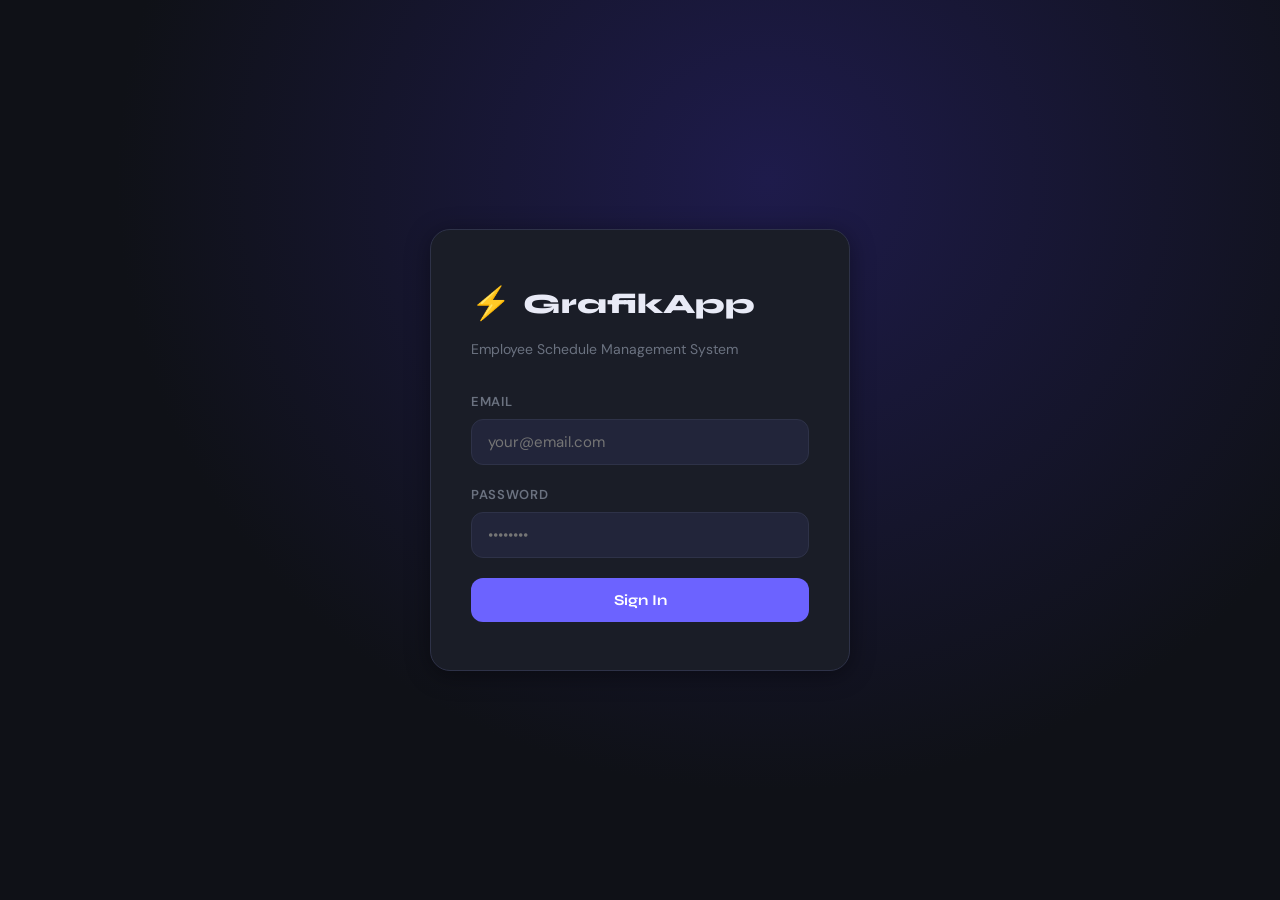
==== frontend/index.html @ b0d965fe "Initial commit" ====
<!DOCTYPE html>
<html lang="en">
<head>
    <meta charset="UTF-8">
    <meta name="viewport" content="width=device-width, initial-scale=1.0">
    <title>Login - GrafikApp</title>

    <!-- Import two fonts from Google Fonts -->
    <!-- Syne — modern, geometric font for headings -->
    <!-- DM Sans — readable font for text -->
    <link rel="preconnect" href="https://fonts.googleapis.com">
    <link href="https://fonts.googleapis.com/css2?family=DM+Sans:wght@400;500;600&family=Syne:wght@700;800&display=swap" rel="stylesheet">

    <link rel="stylesheet" href="assets/css/style.css">
</head>
<body class="login-page">

    <div class="login-container">

        <!-- Application logo -->
        <div class="login-brand">
            <span class="brand-icon">⚡</span>
            <h1>GrafikApp</h1>
        </div>
        <p class="login-subtitle">Employee Schedule Management System</p>

        <!-- Login form -->
        <!-- id="login-form" — auth.js will find this form by this ID -->
        <form id="login-form" class="login-form">

            <div class="form-group">
                <label for="email">Email</label>
                <!-- id="email" — auth.js will get the value from this field -->
                <input type="email" id="email" placeholder="your@email.com" required>
            </div>

            <div class="form-group">
                <label for="password">Password</label>
                <input type="password" id="password" placeholder="••••••••" required>
            </div>

            <!-- Error message will appear here if login fails -->
            <div id="error-msg" class="error-msg" style="display:none"></div>

            <!-- id="login-btn" — auth.js changes button text during login -->
            <button type="submit" id="login-btn" class="btn-primary">Sign In</button>

        </form>
    </div>

    <!-- Script order is important — api.js must be loaded first since auth.js uses it -->
    <script src="assets/js/api.js"></script>
    <script src="assets/js/auth.js"></script>
</body>
</html>
---- frontend/assets/css/style.css ----
/* ── GLOBAL VARIABLES ────────────────────────────────────────
   Define colors and values once here, use everywhere.
   Change color in one place = change throughout application */
:root {
    --bg: #0f1117;           /* main background — very dark blue */
    --bg-card: #1a1d27;      /* cards and panels background — slightly lighter */
    --bg-input: #22253a;     /* form fields background */
    --border: #2e3248;       /* border color */
    --accent: #6c63ff;       /* main accent color — purple */
    --accent-hover: #5a52e0; /* accent on hover */
    --success: #22c55e;      /* green — approved */
    --warning: #f59e0b;      /* yellow — pending */
    --danger: #ef4444;       /* red — rejected / delete */
    --text: #e8eaf6;         /* main text color — light */
    --text-muted: #6b7280;   /* secondary text — gray */
    --radius: 12px;          /* corner radius for elements */
    --shadow: 0 4px 24px rgba(0,0,0,0.4); /* card shadow */
}

/* ── RESET AND BASICS ─────────────────────────────────────────
   Remove default browser styles that differ between
   Chrome, Firefox and Edge */
*, *::before, *::after {
    box-sizing: border-box; /* padding doesn't expand element beyond its width */
    margin: 0;
    padding: 0;
}

body {
    font-family: 'DM Sans', sans-serif;
    background: var(--bg);
    color: var(--text);
    min-height: 100vh;
    line-height: 1.6;
}

/* Syne font only for headings */
h1, h2, h3, .brand-icon {
    font-family: 'Syne', sans-serif;
}

/* ── STRONA LOGOWANIA ───────────────────────────────────────*/

/* Flexbox centruje kartę logowania na środku ekranu */
.login-page {
    display: flex;
    align-items: center;
    justify-content: center;
    min-height: 100vh;
    /* Subtle gradient background instead of flat color */
    background: radial-gradient(ellipse at 60% 20%, #1e1b4b 0%, #0f1117 60%);
}

.login-container {
    background: var(--bg-card);
    border: 1px solid var(--border);
    border-radius: 20px;
    padding: 48px 40px;
    width: 100%;
    max-width: 420px;
    box-shadow: var(--shadow);
    /* Animacja pojawienia się karty przy załadowaniu strony */
    animation: fadeUp 0.5s ease;
}

.login-brand {
    display: flex;
    align-items: center;
    gap: 12px;
    margin-bottom: 8px;
}

.login-brand h1 {
    font-size: 28px;
    font-weight: 800;
    color: var(--text);
}

.brand-icon {
    font-size: 32px;
    color: var(--accent);
}

.login-subtitle {
    color: var(--text-muted);
    font-size: 14px;
    margin-bottom: 32px;
}

/* ── FORMULARZE ─────────────────────────────────────────────*/

.login-form {
    display: flex;
    flex-direction: column; /* elementy jeden pod drugim */
    gap: 20px;              /* odstęp między elementami */
}

.form-group {
    display: flex;
    flex-direction: column;
    gap: 6px;
}

.form-group label {
    font-size: 13px;
    font-weight: 600;
    color: var(--text-muted);
    text-transform: uppercase;
    letter-spacing: 0.05em;
}

.form-group input,
.form-group select,
.form-group textarea {
    background: var(--bg-input);
    border: 1px solid var(--border);
    border-radius: var(--radius);
    padding: 12px 16px;
    color: var(--text);
    font-family: 'DM Sans', sans-serif;
    font-size: 15px;
    transition: border-color 0.2s; /* smooth border color change */
    outline: none;
}

/* Highlight field when user is typing */
.form-group input:focus,
.form-group select:focus,
.form-group textarea:focus {
    border-color: var(--accent);
}

/* ── PRZYCISKI ──────────────────────────────────────────────*/

.btn-primary {
    background: var(--accent);
    color: white;
    border: none;
    border-radius: var(--radius);
    padding: 13px 24px;
    font-family: 'Syne', sans-serif;
    font-size: 15px;
    font-weight: 700;
    cursor: pointer;
    transition: background 0.2s, transform 0.1s;
    width: 100%;
}

.btn-primary:hover {
    background: var(--accent-hover);
    transform: translateY(-1px); /* gentle lift on hover */
}

.btn-primary:disabled {
    opacity: 0.6;
    cursor: not-allowed;
    transform: none;
}

.btn-secondary {
    background: transparent;
    color: var(--text);
    border: 1px solid var(--border);
    border-radius: var(--radius);
    padding: 10px 20px;
    font-family: 'DM Sans', sans-serif;
    font-size: 14px;
    font-weight: 500;
    cursor: pointer;
    transition: border-color 0.2s, background 0.2s;
}

.btn-secondary:hover {
    border-color: var(--accent);
    background: rgba(108, 99, 255, 0.08);
}

.btn-danger {
    background: transparent;
    color: var(--danger);
    border: 1px solid var(--danger);
    border-radius: var(--radius);
    padding: 8px 16px;
    font-size: 13px;
    cursor: pointer;
    transition: background 0.2s;
}

.btn-danger:hover {
    background: rgba(239, 68, 68, 0.1);
}

/* ── KOMUNIKAT BŁĘDU ────────────────────────────────────────*/

.error-msg {
    background: rgba(239, 68, 68, 0.1);
    border: 1px solid var(--danger);
    color: var(--danger);
    border-radius: var(--radius);
    padding: 12px 16px;
    font-size: 14px;
}

/* ── LAYOUT DASHBOARDU ──────────────────────────────────────*/

/* CSS Grid dzieli ekran na dwie kolumny: wąski sidebar i główna treść */
.app-layout {
    display: grid;
    grid-template-columns: 240px 1fr;
    min-height: 100vh;
}

/* ── SIDEBAR (left navigation panel) ────────────────────────*/

.sidebar {
    background: var(--bg-card);
    border-right: 1px solid var(--border);
    padding: 24px 16px;
    display: flex;
    flex-direction: column;
    gap: 8px;
    /* Sidebar stays in place when scrolling content */
    position: sticky;
    top: 0;
    height: 100vh;
}

.sidebar-brand {
    display: flex;
    align-items: center;
    gap: 10px;
    padding: 8px 12px;
    margin-bottom: 16px;
}

.sidebar-brand span {
    font-family: 'Syne', sans-serif;
    font-size: 20px;
    font-weight: 800;
}

/* Single link in sidebar */
.nav-item {
    display: flex;
    align-items: center;
    gap: 12px;
    padding: 11px 14px;
    border-radius: var(--radius);
    cursor: pointer;
    color: var(--text-muted);
    font-size: 14px;
    font-weight: 500;
    transition: all 0.2s;
    border: none;
    background: none;
    width: 100%;
    text-align: left;
}

.nav-item:hover {
    background: rgba(108, 99, 255, 0.08);
    color: var(--text);
}

/* Active tab — highlighted */
.nav-item.active {
    background: rgba(108, 99, 255, 0.15);
    color: var(--accent);
}

.nav-icon { font-size: 18px; }

/* Push logout button to the very bottom of sidebar */
.sidebar-spacer { flex: 1; }

/* ── GŁÓWNA TREŚĆ ───────────────────────────────────────────*/

.main-content {
    padding: 32px;
    overflow-y: auto;
}

.page-header {
    display: flex;
    align-items: center;
    justify-content: space-between;
    margin-bottom: 28px;
}

.page-title {
    font-size: 24px;
    font-weight: 800;
    font-family: 'Syne', sans-serif;
}

/* ── KARTY ──────────────────────────────────────────────────*/

.card {
    background: var(--bg-card);
    border: 1px solid var(--border);
    border-radius: 16px;
    padding: 24px;
    margin-bottom: 24px;
}

/* ── KALENDARZ ──────────────────────────────────────────────*/

.calendar-nav {
    display: flex;
    align-items: center;
    gap: 16px;
    margin-bottom: 20px;
}

.calendar-nav h2 {
    font-size: 20px;
    font-weight: 700;
    min-width: 200px;
    text-align: center;
}

/* Calendar grid — 7 columns (days of week) */
.calendar-grid {
    display: grid;
    grid-template-columns: repeat(7, 1fr);
    gap: 4px;
}

/* Week day headers (Mon, Tue, Wed...) */
.calendar-day-header {
    text-align: center;
    font-size: 12px;
    font-weight: 600;
    color: var(--text-muted);
    text-transform: uppercase;
    padding: 8px 0;
    letter-spacing: 0.05em;
}

/* Single day in calendar */
.calendar-day {
    min-height: 90px;
    background: var(--bg-input);
    border: 1px solid var(--border);
    border-radius: 8px;
    padding: 6px;
    cursor: pointer;
    transition: border-color 0.2s;
}

.calendar-day:hover {
    border-color: var(--accent);
}

/* Day from different month — dimmed */
.calendar-day.other-month {
    opacity: 0.3;
}

/* Today's day — highlighted */
.calendar-day.today {
    border-color: var(--accent);
    background: rgba(108, 99, 255, 0.08);
}

.day-number {
    font-size: 12px;
    font-weight: 600;
    color: var(--text-muted);
    margin-bottom: 4px;
}

.calendar-day.today .day-number {
    color: var(--accent);
}

/* Shift tile inside day */
.shift-chip {
    background: rgba(108, 99, 255, 0.2);
    border: 1px solid rgba(108, 99, 255, 0.4);
    border-radius: 4px;
    padding: 2px 6px;
    font-size: 11px;
    margin-bottom: 2px;
    white-space: nowrap;
    overflow: hidden;
    text-overflow: ellipsis; /* "..." when text is too long */
    color: var(--accent);
}

/* ── EMPLOYEE TABLE ───────────────────────────────*/

.table {
    width: 100%;
    border-collapse: collapse; /* remove spacing between cells */
    font-size: 14px;
}

.table th {
    text-align: left;
    padding: 12px 16px;
    color: var(--text-muted);
    font-size: 12px;
    text-transform: uppercase;
    letter-spacing: 0.05em;
    border-bottom: 1px solid var(--border);
}

.table td {
    padding: 14px 16px;
    border-bottom: 1px solid var(--border);
    vertical-align: middle;
}

.table tr:last-child td {
    border-bottom: none;
}

.table tr:hover td {
    background: rgba(255,255,255,0.02);
}

/* ── EMPLOYEE LABELS ──────────────────────────────────*/

/* Colored label e.g. "Operator" — color set dynamically by JS */
.label-badge {
    display: inline-block;
    padding: 3px 10px;
    border-radius: 20px;
    font-size: 12px;
    font-weight: 600;
    background: rgba(108, 99, 255, 0.15);
    color: var(--accent);
}

/* ── STATUS PRÓŚB ───────────────────────────────────────────*/

.status-badge {
    display: inline-block;
    padding: 4px 12px;
    border-radius: 20px;
    font-size: 12px;
    font-weight: 600;
}

.status-pending  { background: rgba(245,158,11,0.15); color: var(--warning); }
.status-approved { background: rgba(34,197,94,0.15);  color: var(--success); }
.status-rejected { background: rgba(239,68,68,0.15);  color: var(--danger);  }

/* ── MODAL (dialog box) ─────────────────────────────*/

/* Dark background behind modal */
.modal-overlay {
    display: none; /* hidden by default */
    position: fixed;
    inset: 0; /* covers entire screen */
    background: rgba(0,0,0,0.6);
    backdrop-filter: blur(4px); /* background blur */
    z-index: 100;
    align-items: center;
    justify-content: center;
}

/* When modal is active — show it as flexbox */
.modal-overlay.active {
    display: flex;
}

.modal {
    background: var(--bg-card);
    border: 1px solid var(--border);
    border-radius: 20px;
    padding: 32px;
    width: 100%;
    max-width: 480px;
    box-shadow: var(--shadow);
    animation: fadeUp 0.3s ease;
}

.modal-header {
    display: flex;
    align-items: center;
    justify-content: space-between;
    margin-bottom: 24px;
}

.modal-title {
    font-family: 'Syne', sans-serif;
    font-size: 20px;
    font-weight: 700;
}

.modal-close {
    background: none;
    border: none;
    color: var(--text-muted);
    font-size: 24px;
    cursor: pointer;
    line-height: 1;
}

.modal-close:hover { color: var(--text); }

.modal-footer {
    display: flex;
    gap: 12px;
    justify-content: flex-end;
    margin-top: 24px;
}

/* ── POWIADOMIENIA ──────────────────────────────────────────*/

.notif-badge {
    background: var(--danger);
    color: white;
    border-radius: 50%;
    width: 18px;
    height: 18px;
    font-size: 11px;
    display: inline-flex;
    align-items: center;
    justify-content: center;
    margin-left: auto;
}

.notif-item {
    padding: 14px 0;
    border-bottom: 1px solid var(--border);
    font-size: 14px;
}

.notif-item.unread {
    color: var(--text);
}

.notif-item.read {
    color: var(--text-muted);
}

.notif-time {
    font-size: 12px;
    color: var(--text-muted);
    margin-top: 4px;
}

/* ── STATYSTYKI ─────────────────────────────────────────────*/

.stats-grid {
    display: grid;
    grid-template-columns: repeat(auto-fill, minmax(200px, 1fr));
    gap: 16px;
    margin-bottom: 24px;
}

.stat-card {
    background: var(--bg-card);
    border: 1px solid var(--border);
    border-radius: 16px;
    padding: 20px 24px;
}

.stat-value {
    font-family: 'Syne', sans-serif;
    font-size: 32px;
    font-weight: 800;
    color: var(--accent);
}

.stat-label {
    font-size: 13px;
    color: var(--text-muted);
    margin-top: 4px;
}

/* ── ANIMACJE ───────────────────────────────────────────────*/

/* Element pojawia się od dołu z efektem fade — używamy na kartach i modalach */
@keyframes fadeUp {
    from {
        opacity: 0;
        transform: translateY(16px);
    }
    to {
        opacity: 1;
        transform: translateY(0);
    }
}

/* ── SCROLLBAR ──────────────────────────────────────────────*/

/* Style scrollbar to match dark theme */
::-webkit-scrollbar { width: 6px; }
::-webkit-scrollbar-track { background: var(--bg); }
::-webkit-scrollbar-thumb {
    background: var(--border);
    border-radius: 3px;
}
::-webkit-scrollbar-thumb:hover { background: var(--accent); }
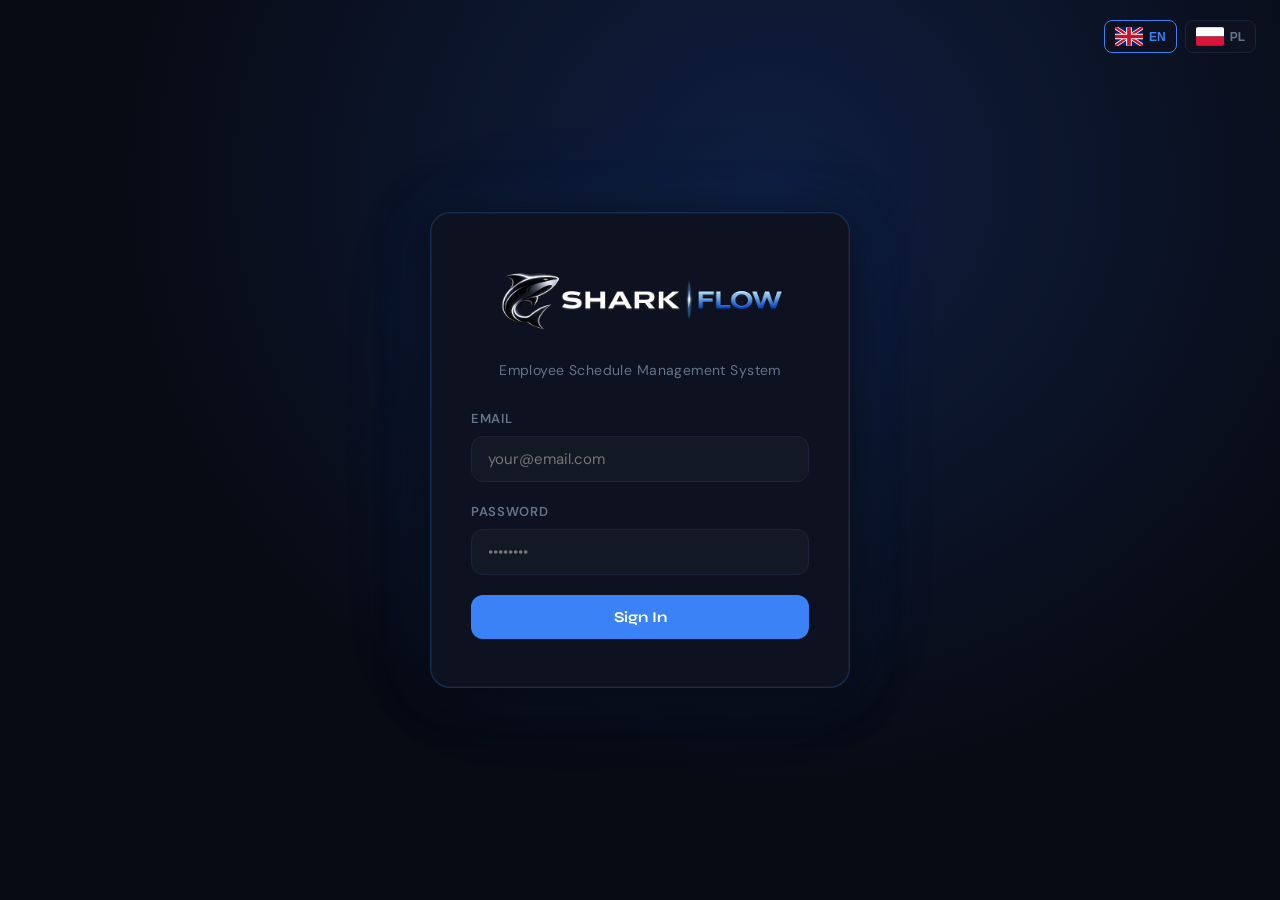
==== commit 195999cb: "Major feature update: departments, stats, requests, animations - Departments: color picker, edit/del" ====
--- a/frontend/index.html
+++ b/frontend/index.html
@@ -3,7 +3,7 @@
 <head>
     <meta charset="UTF-8">
     <meta name="viewport" content="width=device-width, initial-scale=1.0">
-    <title>Login - GrafikApp</title>
+    <title>SharkFlow</title>
 
     <!-- Import two fonts from Google Fonts -->
     <!-- Syne — modern, geometric font for headings -->
@@ -11,45 +11,69 @@
     <link rel="preconnect" href="https://fonts.googleapis.com">
     <link href="https://fonts.googleapis.com/css2?family=DM+Sans:wght@400;500;600&family=Syne:wght@700;800&display=swap" rel="stylesheet">
 
-    <link rel="stylesheet" href="assets/css/style.css">
+    <link rel="stylesheet" href="assets/css/style.css?v=2">
 </head>
 <body class="login-page">
 
+    <!-- Przełącznik języka -->
+    <div class="login-lang-picker">
+        <button type="button" class="login-flag-btn" data-lang="en" onclick="setLoginLang('en')">
+            <svg width="28" height="19" viewBox="0 0 60 40" xmlns="http://www.w3.org/2000/svg">
+                <rect width="60" height="40" fill="#012169"/>
+                <path d="M0,0 L60,40 M60,0 L0,40" stroke="#fff" stroke-width="8"/>
+                <path d="M0,0 L60,40 M60,0 L0,40" stroke="#C8102E" stroke-width="5"/>
+                <path d="M30,0 V40 M0,20 H60" stroke="#fff" stroke-width="12"/>
+                <path d="M30,0 V40 M0,20 H60" stroke="#C8102E" stroke-width="8"/>
+            </svg>
+            <span>EN</span>
+        </button>
+        <button type="button" class="login-flag-btn" data-lang="pl" onclick="setLoginLang('pl')">
+            <svg width="28" height="19" viewBox="0 0 60 40" xmlns="http://www.w3.org/2000/svg">
+                <rect width="60" height="20" fill="#fff"/>
+                <rect y="20" width="60" height="20" fill="#DC143C"/>
+            </svg>
+            <span>PL</span>
+        </button>
+    </div>
+
     <div class="login-container">
 
-        <!-- Application logo -->
+        <!-- Logo -->
         <div class="login-brand">
-            <span class="brand-icon">⚡</span>
-            <h1>GrafikApp</h1>
+            <img src="assets/images/logo.png" alt="SharkFlow" class="login-logo-img">
         </div>
-        <p class="login-subtitle">Employee Schedule Management System</p>
+        <p class="login-subtitle" data-i18n="login_subtitle"></p>
 
-        <!-- Login form -->
-        <!-- id="login-form" — auth.js will find this form by this ID -->
         <form id="login-form" class="login-form">
-
             <div class="form-group">
-                <label for="email">Email</label>
-                <!-- id="email" — auth.js will get the value from this field -->
+                <label for="email" data-i18n="label_email">Email</label>
                 <input type="email" id="email" placeholder="your@email.com" required>
             </div>
-
             <div class="form-group">
-                <label for="password">Password</label>
+                <label for="password" data-i18n="label_password">Password</label>
                 <input type="password" id="password" placeholder="••••••••" required>
             </div>
-
-            <!-- Error message will appear here if login fails -->
             <div id="error-msg" class="error-msg" style="display:none"></div>
-
-            <!-- id="login-btn" — auth.js changes button text during login -->
-            <button type="submit" id="login-btn" class="btn-primary">Sign In</button>
-
+            <button type="submit" id="login-btn" class="btn-primary" data-i18n="login_btn">Sign In</button>
         </form>
     </div>
 
     <!-- Script order is important — api.js must be loaded first since auth.js uses it -->
     <script src="assets/js/api.js"></script>
+    <script src="assets/js/translations.js"></script>
+    <script>
+        function setLoginLang(lang) {
+            localStorage.setItem("lang", lang);
+            document.querySelectorAll(".login-flag-btn").forEach(btn => {
+                btn.classList.toggle("active", btn.dataset.lang === lang);
+            });
+            applyLanguage();
+        }
+        document.addEventListener("DOMContentLoaded", () => {
+            const lang = localStorage.getItem("lang") || "en";
+            setLoginLang(lang);
+        });
+    </script>
     <script src="assets/js/auth.js"></script>
 </body>
 </html>
--- a/frontend/assets/css/style.css
+++ b/frontend/assets/css/style.css
@@ -2,19 +2,20 @@
    Define colors and values once here, use everywhere.
    Change color in one place = change throughout application */
 :root {
-    --bg: #0f1117;           /* main background — very dark blue */
-    --bg-card: #1a1d27;      /* cards and panels background — slightly lighter */
-    --bg-input: #22253a;     /* form fields background */
-    --border: #2e3248;       /* border color */
-    --accent: #6c63ff;       /* main accent color — purple */
-    --accent-hover: #5a52e0; /* accent on hover */
-    --success: #22c55e;      /* green — approved */
-    --warning: #f59e0b;      /* yellow — pending */
-    --danger: #ef4444;       /* red — rejected / delete */
-    --text: #e8eaf6;         /* main text color — light */
-    --text-muted: #6b7280;   /* secondary text — gray */
-    --radius: 12px;          /* corner radius for elements */
-    --shadow: 0 4px 24px rgba(0,0,0,0.4); /* card shadow */
+    --bg: #080b14;
+    --bg-card: #0d1120;
+    --bg-sidebar: #090d1a;
+    --bg-input: #131825;
+    --border: #1c2338;
+    --accent: #3b82f6;
+    --accent-hover: #2563eb;
+    --success: #22c55e;
+    --warning: #f59e0b;
+    --danger: #ef4444;
+    --text: #e2e8f0;
+    --text-muted: #64748b;
+    --radius: 12px;
+    --shadow: 0 4px 32px rgba(0,0,0,0.6);
 }
 
 /* ── RESET AND BASICS ─────────────────────────────────────────
@@ -48,43 +49,81 @@
     justify-content: center;
     min-height: 100vh;
     /* Subtle gradient background instead of flat color */
-    background: radial-gradient(ellipse at 60% 20%, #1e1b4b 0%, #0f1117 60%);
+    background: radial-gradient(ellipse at 60% 20%, #0f1e40 0%, #080b14 60%);
 }
 
 .login-container {
     background: var(--bg-card);
-    border: 1px solid var(--border);
+    border: 1px solid rgba(59,130,246,0.25);
     border-radius: 20px;
     padding: 48px 40px;
     width: 100%;
     max-width: 420px;
-    box-shadow: var(--shadow);
-    /* Animacja pojawienia się karty przy załadowaniu strony */
+    box-shadow:
+        0 4px 48px rgba(0,0,0,0.7),
+        0 0 0 1px rgba(255,255,255,0.04) inset,
+        0 0 60px rgba(59,130,246,0.1),
+        0 0 120px rgba(59,130,246,0.05);
     animation: fadeUp 0.5s ease;
 }
 
+.login-lang-picker {
+    position: fixed;
+    top: 20px;
+    right: 24px;
+    display: flex;
+    gap: 8px;
+    z-index: 10;
+}
+
+.login-flag-btn {
+    display: flex;
+    align-items: center;
+    gap: 6px;
+    background: var(--bg-card);
+    border: 1px solid var(--border);
+    border-radius: 8px;
+    padding: 6px 10px;
+    color: var(--text-muted);
+    font-size: 12px;
+    font-weight: 600;
+    cursor: pointer;
+    transition: border-color .15s, color .15s;
+}
+
+.login-flag-btn svg {
+    border-radius: 2px;
+    display: block;
+    flex-shrink: 0;
+}
+
+.login-flag-btn:hover { border-color: var(--accent); color: var(--text); }
+.login-flag-btn.active { border-color: var(--accent); color: var(--accent); }
+
 .login-brand {
     display: flex;
-    align-items: center;
-    gap: 12px;
-    margin-bottom: 8px;
-}
-
-.login-brand h1 {
-    font-size: 28px;
-    font-weight: 800;
-    color: var(--text);
-}
-
-.brand-icon {
-    font-size: 32px;
-    color: var(--accent);
+    justify-content: center;
+    align-items: center;
+    height: 90px;
+    overflow: hidden;
+    margin-bottom: 16px;
+}
+
+.login-logo-img {
+    max-width: 300px;
+    width: 100%;
+    height: auto;
+    object-fit: contain;
+    flex-shrink: 0;
 }
 
 .login-subtitle {
     color: var(--text-muted);
     font-size: 14px;
-    margin-bottom: 32px;
+    text-align: center;
+    margin-top: -8px;
+    margin-bottom: 28px;
+    letter-spacing: 0.03em;
 }
 
 /* ── FORMULARZE ─────────────────────────────────────────────*/
@@ -111,7 +150,10 @@
 
 .form-group input,
 .form-group select,
-.form-group textarea {
+.form-group textarea,
+.manage-add-panel input[type="text"],
+.manage-add-panel input[type="tel"],
+.manage-add-panel input[type="email"] {
     background: var(--bg-input);
     border: 1px solid var(--border);
     border-radius: var(--radius);
@@ -119,14 +161,15 @@
     color: var(--text);
     font-family: 'DM Sans', sans-serif;
     font-size: 15px;
-    transition: border-color 0.2s; /* smooth border color change */
+    transition: border-color 0.2s;
     outline: none;
 }
 
 /* Highlight field when user is typing */
 .form-group input:focus,
 .form-group select:focus,
-.form-group textarea:focus {
+.form-group textarea:focus,
+.manage-add-panel input:focus {
     border-color: var(--accent);
 }
 
@@ -172,7 +215,7 @@
 
 .btn-secondary:hover {
     border-color: var(--accent);
-    background: rgba(108, 99, 255, 0.08);
+    background: rgba(59,130,246, 0.08);
 }
 
 .btn-danger {
@@ -213,30 +256,113 @@
 /* ── SIDEBAR (left navigation panel) ────────────────────────*/
 
 .sidebar {
-    background: var(--bg-card);
+    background: var(--bg-sidebar);
     border-right: 1px solid var(--border);
-    padding: 24px 16px;
+    padding: 20px 12px;
     display: flex;
     flex-direction: column;
-    gap: 8px;
-    /* Sidebar stays in place when scrolling content */
+    gap: 4px;
     position: sticky;
     top: 0;
     height: 100vh;
+    overflow-y: auto;
 }
 
 .sidebar-brand {
+    padding: 0 0 12px;
+    margin-bottom: 12px;
+    border-bottom: 1px solid var(--border);
+    height: 70px;
+    overflow: hidden;
+    display: flex;
+    align-items: center;
+    justify-content: center;
+}
+
+.sidebar-logo-img {
+    max-width: 180px;
+    width: 100%;
+    height: auto;
+    object-fit: contain;
+    display: block;
+    flex-shrink: 0;
+}
+
+.brand-shark-text {
+    font-family: 'Syne', sans-serif;
+    font-size: 17px;
+    font-weight: 800;
+    color: #ffffff;
+    letter-spacing: 0.04em;
+}
+
+.brand-sep {
+    font-family: 'Syne', sans-serif;
+    font-size: 17px;
+    font-weight: 300;
+    color: #3b82f6;
+    margin: 0 3px;
+    opacity: 0.85;
+}
+
+.brand-flow-text {
+    font-family: 'Syne', sans-serif;
+    font-size: 17px;
+    font-weight: 800;
+    background: linear-gradient(135deg, #93c5fd, #3b82f6);
+    -webkit-background-clip: text;
+    -webkit-text-fill-color: transparent;
+    background-clip: text;
+    letter-spacing: 0.04em;
+}
+
+/* Login page — większy rozmiar tekstu logo */
+.login-brand-text .brand-shark-text,
+.login-brand-text .brand-sep,
+.login-brand-text .brand-flow-text {
+    font-size: 34px;
+}
+
+.sidebar-user {
     display: flex;
     align-items: center;
     gap: 10px;
-    padding: 8px 12px;
-    margin-bottom: 16px;
-}
-
-.sidebar-brand span {
+    padding: 10px 12px;
+    border-radius: var(--radius);
+    background: rgba(59,130,246,0.06);
+    border: 1px solid var(--border);
+    margin-bottom: 4px;
+}
+
+.sidebar-avatar {
+    width: 34px;
+    height: 34px;
+    border-radius: 50%;
+    background: linear-gradient(135deg, #3b82f6, #8b5cf6);
+    display: flex;
+    align-items: center;
+    justify-content: center;
     font-family: 'Syne', sans-serif;
-    font-size: 20px;
-    font-weight: 800;
+    font-size: 13px;
+    font-weight: 700;
+    color: white;
+    flex-shrink: 0;
+}
+
+.sidebar-user-info { min-width: 0; }
+
+.sidebar-user-name {
+    font-size: 13px;
+    font-weight: 600;
+    color: var(--text);
+    white-space: nowrap;
+    overflow: hidden;
+    text-overflow: ellipsis;
+}
+
+.sidebar-user-role {
+    font-size: 11px;
+    color: var(--text-muted);
 }
 
 /* Single link in sidebar */
@@ -258,14 +384,29 @@
 }
 
 .nav-item:hover {
-    background: rgba(108, 99, 255, 0.08);
-    color: var(--text);
-}
-
-/* Active tab — highlighted */
+    background: rgba(59,130,246,0.08);
+    color: var(--text);
+}
+
 .nav-item.active {
-    background: rgba(108, 99, 255, 0.15);
+    background: rgba(59,130,246,0.15);
     color: var(--accent);
+    font-weight: 600;
+    box-shadow: inset 3px 0 0 var(--accent);
+    animation: navGlow 3s ease-in-out infinite;
+}
+
+/* Logout button — red and rounded */
+.logout-btn {
+    background: var(--danger) !important;
+    color: white !important;
+    border-radius: 50px !important;
+    margin-top: 16px;
+}
+
+.logout-btn:hover {
+    background: #dc2626 !important;
+    color: white !important;
 }
 
 .nav-icon { font-size: 18px; }
@@ -291,16 +432,32 @@
     font-size: 24px;
     font-weight: 800;
     font-family: 'Syne', sans-serif;
+    transition: color 0.3s ease, text-shadow 0.3s ease;
+}
+
+.page-title.active {
+    background: linear-gradient(135deg, var(--text) 0%, var(--accent) 45%, #93c5fd 100%);
+    background-size: 200% auto;
+    -webkit-background-clip: text;
+    -webkit-text-fill-color: transparent;
+    background-clip: text;
+    animation: gradientShift 5s ease infinite;
 }
 
 /* ── KARTY ──────────────────────────────────────────────────*/
 
 .card {
     background: var(--bg-card);
-    border: 1px solid var(--border);
+    border: 1px solid rgba(59,130,246,0.35);
     border-radius: 16px;
     padding: 24px;
     margin-bottom: 24px;
+    box-shadow:
+        0 4px 32px rgba(0,0,0,0.5),
+        0 0 0 1px rgba(255,255,255,0.06) inset,
+        0 0 30px rgba(59,130,246,0.18),
+        0 0 80px rgba(59,130,246,0.10),
+        0 0 140px rgba(59,130,246,0.06);
 }
 
 /* ── KALENDARZ ──────────────────────────────────────────────*/
@@ -339,17 +496,21 @@
 
 /* Single day in calendar */
 .calendar-day {
-    min-height: 90px;
+    height: 100px;
+    overflow: hidden;
     background: var(--bg-input);
     border: 1px solid var(--border);
     border-radius: 8px;
     padding: 6px;
     cursor: pointer;
-    transition: border-color 0.2s;
+    transition: border-color 0.2s, box-shadow 0.2s, transform 0.15s, background 0.2s;
 }
 
 .calendar-day:hover {
     border-color: var(--accent);
+    background: rgba(59,130,246, 0.07);
+    box-shadow: 0 0 0 1px rgba(59,130,246,0.2), 0 4px 16px rgba(59,130,246,0.12);
+    transform: translateY(-1px);
 }
 
 /* Day from different month — dimmed */
@@ -360,7 +521,7 @@
 /* Today's day — highlighted */
 .calendar-day.today {
     border-color: var(--accent);
-    background: rgba(108, 99, 255, 0.08);
+    background: rgba(59,130,246, 0.08);
 }
 
 .day-number {
@@ -376,8 +537,8 @@
 
 /* Shift tile inside day */
 .shift-chip {
-    background: rgba(108, 99, 255, 0.2);
-    border: 1px solid rgba(108, 99, 255, 0.4);
+    background: rgba(59,130,246, 0.2);
+    border: 1px solid rgba(59,130,246, 0.4);
     border-radius: 4px;
     padding: 2px 6px;
     font-size: 11px;
@@ -388,6 +549,546 @@
     color: var(--accent);
 }
 
+/* "+N more" badge in calendar cell */
+.shift-chip-more {
+    font-size: 10px;
+    font-weight: 600;
+    color: var(--text-muted);
+    padding: 1px 5px;
+    margin-top: 1px;
+}
+
+/* ── ANNOUNCEMENTS ──────────────────────────────────*/
+
+.announcement-card {
+    background: var(--bg-card);
+    border: 1px solid var(--border);
+    border-radius: 16px;
+    padding: 22px 26px;
+    margin-bottom: 16px;
+    transition: border-color 0.2s;
+}
+
+.announcement-card:hover {
+    border-color: var(--accent);
+}
+
+.announcement-header {
+    display: flex;
+    align-items: flex-start;
+    justify-content: space-between;
+    gap: 12px;
+    margin-bottom: 12px;
+}
+
+.announcement-title {
+    font-family: 'Syne', sans-serif;
+    font-size: 16px;
+    font-weight: 700;
+    color: var(--text);
+    margin: 0;
+}
+
+.announcement-content {
+    font-size: 14px;
+    color: var(--text);
+    line-height: 1.75;
+    white-space: pre-wrap;
+    margin: 0 0 16px;
+}
+
+.announcement-footer {
+    display: flex;
+    align-items: center;
+    justify-content: space-between;
+    gap: 12px;
+    flex-wrap: wrap;
+    font-size: 12px;
+    color: var(--text-muted);
+    border-top: 1px solid var(--border);
+    padding-top: 12px;
+}
+
+/* ── DEPARTMENT TABS ────────────────────────────────*/
+
+.dept-tabs {
+    display: none;
+    flex-wrap: wrap;
+    gap: 8px;
+    margin-bottom: 16px;
+}
+
+.dept-tab {
+    padding: 7px 18px;
+    border-radius: 20px;
+    border: 1px solid var(--border);
+    background: transparent;
+    color: var(--text-muted);
+    font-family: 'DM Sans', sans-serif;
+    font-size: 13px;
+    font-weight: 500;
+    cursor: pointer;
+    transition: border-color 0.2s, color 0.2s, background 0.2s;
+}
+
+.dept-tab:hover {
+    border-color: var(--accent);
+    color: var(--text);
+}
+
+.dept-tab.active {
+    background: var(--accent);
+    border-color: var(--accent);
+    color: #fff;
+    font-weight: 600;
+}
+
+.dept-more-wrap {
+    position: relative;
+}
+
+.dept-more-btn {
+    display: inline-flex;
+    align-items: center;
+    gap: 7px;
+}
+
+.dept-more-dots {
+    font-size: 18px;
+    letter-spacing: 1px;
+    line-height: 1;
+    margin-top: -2px;
+}
+
+.dept-more-dot {
+    width: 9px;
+    height: 9px;
+    border-radius: 50%;
+    display: inline-block;
+    flex-shrink: 0;
+}
+
+.dept-dropdown {
+    position: absolute;
+    top: calc(100% + 8px);
+    left: 0;
+    background: var(--bg-card);
+    border: 1px solid var(--border);
+    border-radius: 12px;
+    padding: 5px;
+    min-width: 170px;
+    z-index: 60;
+    box-shadow: 0 8px 32px rgba(0,0,0,0.4), 0 0 0 1px rgba(255,255,255,0.04) inset;
+    opacity: 0;
+    transform: translateY(-10px) scale(0.96);
+    pointer-events: none;
+    transition: opacity 0.18s ease, transform 0.18s ease;
+    transform-origin: top left;
+}
+
+.dept-more-wrap.open .dept-dropdown {
+    opacity: 1;
+    transform: translateY(0) scale(1);
+    pointer-events: auto;
+}
+
+.dept-dropdown-item {
+    display: flex;
+    align-items: center;
+    gap: 10px;
+    width: 100%;
+    padding: 9px 12px;
+    border: none;
+    background: transparent;
+    border-radius: 8px;
+    color: var(--text-muted);
+    font-family: 'DM Sans', sans-serif;
+    font-size: 13px;
+    font-weight: 500;
+    cursor: pointer;
+    text-align: left;
+    transition: background 0.15s, color 0.15s;
+}
+
+.dept-dropdown-item:hover {
+    background: var(--bg-input);
+    color: var(--text);
+}
+
+.dept-dropdown-item.active {
+    color: var(--accent);
+    font-weight: 600;
+}
+
+.dept-dd-dot {
+    width: 9px;
+    height: 9px;
+    border-radius: 50%;
+    flex-shrink: 0;
+}
+
+/* ── CUSTOM DATEPICKER ──────────────────────────────*/
+
+.dp-input-wrap {
+    display: flex;
+    align-items: stretch;
+    background: var(--bg-input);
+    border: 1px solid var(--border);
+    border-radius: var(--radius);
+    overflow: hidden;
+    transition: border-color 0.2s;
+}
+
+.dp-input-wrap:focus-within {
+    border-color: var(--accent);
+}
+
+.dp-input-wrap input.dp-input {
+    flex: 1;
+    background: transparent;
+    border: none;
+    border-radius: 0;
+    padding: 12px 16px;
+    color: var(--text);
+    font-family: 'DM Sans', sans-serif;
+    font-size: 15px;
+    outline: none;
+    cursor: pointer;
+}
+
+.dp-trigger {
+    background: none;
+    border: none;
+    border-left: 1px solid var(--border);
+    padding: 0 14px;
+    color: var(--text-muted);
+    cursor: pointer;
+    display: flex;
+    align-items: center;
+    transition: color 0.2s, background 0.2s;
+}
+
+.dp-trigger:hover {
+    color: var(--accent);
+    background: rgba(59,130,246, 0.08);
+}
+
+.dp-popup {
+    position: fixed;
+    z-index: 300;
+    background: var(--bg-card);
+    border: 1px solid var(--border);
+    border-radius: 16px;
+    padding: 16px;
+    box-shadow: 0 8px 32px rgba(0, 0, 0, 0.55);
+    width: 272px;
+    display: none;
+    animation: fadeUp 0.2s ease;
+}
+
+.dp-popup.active {
+    display: block;
+}
+
+.dp-header {
+    display: flex;
+    align-items: center;
+    justify-content: space-between;
+    margin-bottom: 12px;
+}
+
+.dp-month-title {
+    font-family: 'Syne', sans-serif;
+    font-size: 14px;
+    font-weight: 700;
+    color: var(--text);
+}
+
+.dp-nav-btn {
+    background: none;
+    border: 1px solid var(--border);
+    border-radius: 8px;
+    color: var(--text-muted);
+    width: 28px;
+    height: 28px;
+    cursor: pointer;
+    font-size: 18px;
+    line-height: 1;
+    display: flex;
+    align-items: center;
+    justify-content: center;
+    transition: border-color 0.2s, color 0.2s;
+}
+
+.dp-nav-btn:hover {
+    border-color: var(--accent);
+    color: var(--accent);
+}
+
+.dp-weekdays {
+    display: grid;
+    grid-template-columns: repeat(7, 1fr);
+    margin-bottom: 4px;
+}
+
+.dp-weekdays span {
+    text-align: center;
+    font-size: 10px;
+    font-weight: 600;
+    color: var(--text-muted);
+    text-transform: uppercase;
+    padding: 4px 0;
+    letter-spacing: 0.04em;
+}
+
+.dp-days {
+    display: grid;
+    grid-template-columns: repeat(7, 1fr);
+    gap: 2px;
+}
+
+.dp-day {
+    aspect-ratio: 1;
+    display: flex;
+    align-items: center;
+    justify-content: center;
+    font-size: 13px;
+    border-radius: 8px;
+    cursor: pointer;
+    color: var(--text);
+    background: none;
+    border: 1px solid transparent;
+    transition: background 0.15s, color 0.15s, border-color 0.15s;
+    font-family: 'DM Sans', sans-serif;
+}
+
+.dp-day:hover {
+    background: rgba(59,130,246, 0.15);
+    color: var(--accent);
+}
+
+.dp-day.today {
+    border-color: var(--accent);
+    color: var(--accent);
+    font-weight: 600;
+}
+
+.dp-day.selected {
+    background: var(--accent);
+    color: #fff;
+    border-color: var(--accent);
+    font-weight: 600;
+}
+
+.dp-day.other-month {
+    color: var(--text-muted);
+    opacity: 0.35;
+    pointer-events: none;
+}
+
+/* ── CUSTOM TIMEPICKER ──────────────────────────────*/
+
+.tp-popup {
+    position: fixed;
+    z-index: 300;
+    background: var(--bg-card);
+    border: 1px solid var(--border);
+    border-radius: 16px;
+    padding: 16px;
+    box-shadow: 0 8px 32px rgba(0, 0, 0, 0.55);
+    width: 300px;
+    display: none;
+    animation: fadeUp 0.2s ease;
+}
+
+.tp-popup.active { display: block; }
+
+.tp-display {
+    font-family: 'Syne', sans-serif;
+    font-size: 30px;
+    font-weight: 800;
+    color: var(--accent);
+    text-align: center;
+    letter-spacing: 0.08em;
+    background: rgba(59,130,246, 0.08);
+    border-radius: 10px;
+    padding: 8px 0;
+    margin-bottom: 14px;
+    font-variant-numeric: tabular-nums lining-nums;
+    font-feature-settings: "tnum";
+}
+
+.tp-body {
+    display: grid;
+    grid-template-columns: 1fr 1px 1fr;
+    gap: 10px;
+    align-items: start;
+}
+
+.tp-divider {
+    background: var(--border);
+    align-self: stretch;
+}
+
+.tp-col-label {
+    font-size: 10px;
+    font-weight: 600;
+    color: var(--text-muted);
+    text-transform: uppercase;
+    letter-spacing: 0.05em;
+    text-align: center;
+    margin-bottom: 6px;
+}
+
+.tp-grid-hours {
+    display: grid;
+    grid-template-columns: repeat(4, 1fr);
+    gap: 2px;
+}
+
+.tp-grid-mins {
+    display: grid;
+    grid-template-columns: repeat(3, 1fr);
+    gap: 2px;
+}
+
+.tp-cell {
+    padding: 6px 4px;
+    text-align: center;
+    font-size: 12px;
+    font-family: 'DM Sans', sans-serif;
+    border-radius: 6px;
+    cursor: pointer;
+    color: var(--text);
+    background: none;
+    border: 1px solid transparent;
+    transition: background 0.15s, color 0.15s;
+}
+
+.tp-cell:hover {
+    background: rgba(59,130,246, 0.15);
+    color: var(--accent);
+}
+
+.tp-cell.selected {
+    background: var(--accent);
+    color: #fff;
+    font-weight: 600;
+}
+
+/* ── COLOR SWATCH PICKER ────────────────────────────*/
+
+.color-swatch-picker {
+    display: flex;
+    flex-wrap: wrap;
+    gap: 8px;
+    padding: 12px 14px;
+    background: var(--bg-input);
+    border: 1px solid var(--border);
+    border-radius: var(--radius);
+}
+
+.color-swatch {
+    width: 30px;
+    height: 30px;
+    border-radius: 50%;
+    border: 2px solid transparent;
+    cursor: pointer;
+    transition: transform 0.15s, box-shadow 0.15s;
+    flex-shrink: 0;
+    outline: none;
+}
+
+.color-swatch:hover {
+    transform: scale(1.2);
+}
+
+.color-swatch.selected {
+    border-color: #fff;
+    box-shadow: 0 0 0 2px rgba(255, 255, 255, 0.25);
+    transform: scale(1.15);
+}
+
+/* ── DAY DETAIL MODAL ───────────────────────────────*/
+
+.modal-day {
+    max-width: 520px;
+}
+
+.day-modal-list {
+    max-height: 360px;
+    overflow-y: auto;
+}
+
+.day-shift-row {
+    display: flex;
+    align-items: center;
+    justify-content: space-between;
+    gap: 12px;
+    padding: 12px 0;
+    border-bottom: 1px solid var(--border);
+}
+
+.day-shift-row:last-child {
+    border-bottom: none;
+}
+
+.day-shift-left {
+    display: flex;
+    align-items: center;
+    gap: 12px;
+    min-width: 0;
+}
+
+.day-shift-indicator {
+    width: 4px;
+    height: 36px;
+    border-radius: 2px;
+    flex-shrink: 0;
+}
+
+.day-shift-name {
+    font-weight: 600;
+    font-size: 14px;
+    color: var(--text);
+}
+
+.day-shift-time {
+    font-size: 12px;
+    color: var(--text-muted);
+    margin-top: 2px;
+    display: flex;
+    align-items: center;
+    gap: 6px;
+    flex-wrap: wrap;
+}
+
+.day-pos-badge {
+    display: inline-block;
+    padding: 1px 8px;
+    border-radius: 20px;
+    font-size: 11px;
+    font-weight: 600;
+    border: 1px solid;
+}
+
+.day-shift-note {
+    font-size: 11px;
+    color: var(--text-muted);
+    font-style: italic;
+}
+
+.day-colleagues-header {
+    margin: 16px 0 8px;
+    padding: 6px 0;
+    font-size: 11px;
+    font-weight: 700;
+    letter-spacing: 0.06em;
+    text-transform: uppercase;
+    color: var(--text-muted);
+    border-top: 1px solid var(--border);
+}
+
 /* ── EMPLOYEE TABLE ───────────────────────────────*/
 
 .table {
@@ -429,7 +1130,7 @@
     border-radius: 20px;
     font-size: 12px;
     font-weight: 600;
-    background: rgba(108, 99, 255, 0.15);
+    background: rgba(59,130,246, 0.15);
     color: var(--accent);
 }
 
@@ -443,38 +1144,491 @@
     font-weight: 600;
 }
 
-.status-pending  { background: rgba(245,158,11,0.15); color: var(--warning); }
-.status-approved { background: rgba(34,197,94,0.15);  color: var(--success); }
-.status-rejected { background: rgba(239,68,68,0.15);  color: var(--danger);  }
+.status-pending  { background: rgba(245,158,11,0.15); color: var(--warning); border: 1px solid rgba(245,158,11,0.25); }
+.status-approved { background: rgba(34,197,94,0.15);  color: var(--success); border: 1px solid rgba(34,197,94,0.25);  }
+.status-rejected { background: rgba(239,68,68,0.15);  color: var(--danger);  border: 1px solid rgba(239,68,68,0.25);  }
+
+/* ── REQUESTS ────────────────────────────────────────*/
+
+.req-card {
+    display: flex;
+    background: var(--bg-card);
+    border: 1px solid rgba(59,130,246,0.2);
+    border-radius: 14px;
+    overflow: hidden;
+    margin-bottom: 12px;
+    transition: border-color 0.2s;
+    box-shadow:
+        0 2px 16px rgba(0,0,0,0.4),
+        0 0 0 1px rgba(255,255,255,0.04) inset,
+        0 0 24px rgba(59,130,246,0.08);
+}
+
+.req-card:hover {
+    border-color: var(--accent);
+}
+
+.req-card-stripe {
+    width: 4px;
+    flex-shrink: 0;
+}
+
+.req-card-body {
+    flex: 1;
+    padding: 16px 20px;
+    display: flex;
+    flex-direction: column;
+    gap: 8px;
+    min-width: 0;
+}
+
+.req-card-top {
+    display: flex;
+    align-items: center;
+    gap: 10px;
+    flex-wrap: wrap;
+}
+
+.req-type-icon {
+    display: inline-flex;
+    align-items: center;
+    margin-right: 7px;
+    opacity: 0.75;
+    vertical-align: middle;
+}
+
+.req-card-type {
+    display: inline-flex;
+    align-items: center;
+    font-size: 14px;
+    font-weight: 700;
+    color: var(--text);
+}
+
+.req-card-meta {
+    display: flex;
+    flex-wrap: wrap;
+    align-items: center;
+    gap: 12px;
+    font-size: 13px;
+    color: var(--text-muted);
+}
+
+.req-card-emp {
+    font-weight: 600;
+    color: var(--text);
+}
+
+.req-card-dates {
+    display: flex;
+    align-items: center;
+    gap: 5px;
+}
+
+.req-card-days {
+    background: var(--bg-input);
+    border: 1px solid var(--border);
+    border-radius: 6px;
+    padding: 1px 7px;
+    font-size: 11px;
+    font-weight: 600;
+    margin-left: 2px;
+}
+
+.req-card-reason {
+    font-style: italic;
+    font-size: 12px;
+    overflow: hidden;
+    text-overflow: ellipsis;
+    white-space: nowrap;
+    max-width: 360px;
+}
+
+.req-card-actions {
+    display: flex;
+    gap: 8px;
+    flex-wrap: wrap;
+    margin-top: 4px;
+}
+
+.req-action-btn {
+    padding: 5px 14px;
+    border-radius: 8px;
+    border: 1px solid var(--border);
+    background: transparent;
+    color: var(--text-muted);
+    font-size: 12px;
+    font-weight: 600;
+    cursor: pointer;
+    font-family: 'DM Sans', sans-serif;
+    transition: background 0.15s, color 0.15s, border-color 0.15s;
+    position: relative;
+    overflow: hidden;
+}
+
+.req-card-times {
+    display: inline-flex;
+    align-items: center;
+    gap: 5px;
+    background: var(--bg-input);
+    border: 1px solid var(--border);
+    border-radius: 6px;
+    padding: 1px 8px;
+    font-size: 12px;
+    font-weight: 600;
+    color: var(--text);
+}
+
+.req-time-label {
+    font-size: 11px;
+    font-weight: 700;
+    color: var(--text-muted);
+    text-transform: uppercase;
+    letter-spacing: 0.07em;
+    margin-bottom: 10px;
+    padding-bottom: 8px;
+    border-bottom: 1px solid var(--border);
+}
+
+.req-time-row {
+    display: flex;
+    align-items: flex-end;
+    gap: 8px;
+}
+
+.req-time-row .form-group {
+    flex: 1;
+    min-width: 0;
+}
+
+.req-time-row .dp-input-wrap input.dp-input {
+    padding: 10px 8px;
+    min-width: 0;
+    width: 0;
+}
+
+.req-time-arrow {
+    color: var(--text-muted);
+    font-size: 16px;
+    padding-bottom: 10px;
+    flex-shrink: 0;
+}
+
+.req-action-btn:hover { background: var(--bg-input); color: var(--text); border-color: var(--accent); }
+.req-approve-btn { border-color: rgba(34,197,94,0.35); color: var(--success); }
+.req-approve-btn:hover { background: rgba(34,197,94,0.12); border-color: var(--success); }
+.req-reject-btn  { border-color: rgba(239,68,68,0.35);  color: var(--danger); }
+.req-reject-btn:hover  { background: rgba(239,68,68,0.12);  border-color: var(--danger); }
+
+/* Request detail modal */
+.req-detail-header {
+    display: flex;
+    align-items: center;
+    justify-content: space-between;
+    padding: 14px 18px;
+    border-radius: 10px;
+    border: 1px solid;
+    margin-bottom: 20px;
+}
+
+.req-detail-type {
+    font-size: 15px;
+    font-weight: 700;
+    color: var(--text);
+}
+
+.req-detail-grid {
+    display: grid;
+    grid-template-columns: 1fr 1fr;
+    gap: 16px;
+    margin-bottom: 8px;
+}
+
+.req-detail-item {
+    display: flex;
+    flex-direction: column;
+    gap: 4px;
+}
+
+.req-detail-label {
+    font-size: 11px;
+    font-weight: 600;
+    color: var(--text-muted);
+    text-transform: uppercase;
+    letter-spacing: 0.07em;
+}
+
+.req-detail-value {
+    font-size: 14px;
+    color: var(--text);
+    line-height: 1.5;
+}
 
 /* ── MODAL (dialog box) ─────────────────────────────*/
 
 /* Dark background behind modal */
 .modal-overlay {
-    display: none; /* hidden by default */
+    display: none;
     position: fixed;
-    inset: 0; /* covers entire screen */
+    inset: 0;
     background: rgba(0,0,0,0.6);
-    backdrop-filter: blur(4px); /* background blur */
+    backdrop-filter: blur(4px);
     z-index: 100;
-    align-items: center;
+    align-items: flex-start;
     justify-content: center;
-}
-
-/* When modal is active — show it as flexbox */
+    overflow-y: auto;
+    padding: 24px 16px;
+}
+
 .modal-overlay.active {
     display: flex;
+    animation: fadeIn 0.2s ease both;
+}
+
+@keyframes fadeIn {
+    from { opacity: 0; }
+    to   { opacity: 1; }
 }
 
 .modal {
     background: var(--bg-card);
-    border: 1px solid var(--border);
+    border: 1px solid rgba(59,130,246,0.25);
     border-radius: 20px;
     padding: 32px;
     width: 100%;
     max-width: 480px;
-    box-shadow: var(--shadow);
-    animation: fadeUp 0.3s ease;
+    margin: auto;
+    box-shadow:
+        0 4px 32px rgba(0,0,0,0.6),
+        0 0 0 1px rgba(255,255,255,0.04) inset,
+        0 0 40px rgba(59,130,246,0.08),
+        0 0 80px rgba(59,130,246,0.04);
+    animation: modalEnter 0.38s cubic-bezier(0.34, 1.42, 0.64, 1) both;
+}
+
+@keyframes modalEnter {
+    from { opacity: 0; transform: translateY(24px) scale(0.96); }
+    to   { opacity: 1; transform: translateY(0)   scale(1); }
+}
+
+.modal-wide {
+    max-width: 700px;
+    width: 95vw;
+}
+
+.modal-xl {
+    max-width: 960px;
+    width: 96vw;
+}
+
+/* ── EMPLOYEE SCHEDULE MODAL ───────────────────────────────── */
+.emp-sched-header {
+    display: flex;
+    align-items: center;
+    justify-content: space-between;
+    margin-bottom: 20px;
+}
+
+.emp-sched-identity {
+    display: flex;
+    align-items: center;
+    gap: 14px;
+}
+
+.emp-sched-avatar {
+    width: 46px;
+    height: 46px;
+    border-radius: 50%;
+    background: linear-gradient(135deg, var(--accent) 0%, #6366f1 100%);
+    display: flex;
+    align-items: center;
+    justify-content: center;
+    font-family: 'Syne', sans-serif;
+    font-weight: 700;
+    font-size: 18px;
+    color: #fff;
+    flex-shrink: 0;
+}
+
+.emp-sched-name {
+    font-family: 'Syne', sans-serif;
+    font-size: 20px;
+    font-weight: 700;
+    color: var(--text);
+}
+
+.emp-sched-subtitle {
+    font-size: 12px;
+    color: var(--text-muted);
+    margin-top: 2px;
+}
+
+.emp-sched-stats-bar {
+    display: flex;
+    gap: 12px;
+    margin-bottom: 20px;
+    flex-wrap: wrap;
+}
+
+.emp-sched-stat {
+    flex: 1;
+    min-width: 100px;
+    background: var(--bg-secondary, var(--bg-input));
+    border: 1px solid var(--border);
+    border-radius: 12px;
+    padding: 12px 16px;
+}
+
+.emp-sched-stat-val {
+    font-family: 'Syne', sans-serif;
+    font-size: 22px;
+    font-weight: 700;
+    color: var(--accent);
+}
+
+.emp-sched-stat-lbl {
+    font-size: 11px;
+    color: var(--text-muted);
+    margin-top: 2px;
+    text-transform: uppercase;
+    letter-spacing: .04em;
+}
+
+.emp-sched-nav {
+    display: flex;
+    align-items: center;
+    justify-content: center;
+    gap: 16px;
+    margin-bottom: 16px;
+}
+
+.emp-sched-month-title {
+    font-family: 'Syne', sans-serif;
+    font-size: 16px;
+    font-weight: 700;
+    min-width: 180px;
+    text-align: center;
+    color: var(--text);
+}
+
+.emp-sched-nav-btn {
+    background: var(--bg-input);
+    border: 1px solid var(--border);
+    color: var(--text-muted);
+    border-radius: 8px;
+    width: 32px;
+    height: 32px;
+    display: flex;
+    align-items: center;
+    justify-content: center;
+    cursor: pointer;
+    transition: border-color 0.15s, color 0.15s;
+}
+
+.emp-sched-nav-btn:hover {
+    border-color: var(--accent);
+    color: var(--accent);
+}
+
+.emp-sched-grid {
+    display: grid;
+    grid-template-columns: repeat(7, 1fr);
+    gap: 4px;
+    margin-bottom: 16px;
+}
+
+.emp-sched-day-header {
+    text-align: center;
+    font-size: 11px;
+    font-weight: 600;
+    color: var(--text-muted);
+    text-transform: uppercase;
+    letter-spacing: .05em;
+    padding: 6px 0;
+}
+
+.emp-sched-cell {
+    background: var(--bg-input);
+    border: 1px solid var(--border);
+    border-radius: 10px;
+    padding: 8px;
+    min-height: 80px;
+    display: flex;
+    flex-direction: column;
+    gap: 3px;
+    transition: border-color 0.15s;
+}
+
+.emp-sched-cell.other-month {
+    background: transparent;
+    border-color: transparent;
+}
+
+.emp-sched-cell.today {
+    border-color: var(--accent);
+    box-shadow: 0 0 0 1px var(--accent)44;
+}
+
+.emp-sched-cell.has-shift {
+    border-color: var(--border);
+    background: rgba(59,130,246,0.05);
+}
+
+.emp-sched-day-num {
+    font-size: 12px;
+    font-weight: 600;
+    color: var(--text-muted);
+    margin-bottom: 2px;
+}
+
+.emp-sched-cell.today .emp-sched-day-num {
+    color: var(--accent);
+}
+
+.emp-sched-chip {
+    font-size: 10px;
+    font-weight: 600;
+    padding: 2px 6px;
+    border-radius: 5px;
+    border-left: 3px solid;
+    white-space: nowrap;
+    overflow: hidden;
+    text-overflow: ellipsis;
+}
+
+.emp-sched-legend {
+    display: flex;
+    gap: 20px;
+    flex-wrap: wrap;
+    padding-top: 12px;
+    border-top: 1px solid var(--border);
+}
+
+.emp-sched-legend-item {
+    display: flex;
+    align-items: center;
+    gap: 6px;
+    font-size: 12px;
+    color: var(--text-muted);
+}
+
+.emp-sched-legend-dot {
+    width: 8px;
+    height: 8px;
+    border-radius: 50%;
+    flex-shrink: 0;
+}
+
+.ds-summary-grid {
+    display: grid;
+    grid-template-columns: repeat(3, 1fr);
+    gap: 12px;
+    margin-bottom: 24px;
+}
+
+.ds-table-wrap {
+    overflow-x: auto;
+    -webkit-overflow-scrolling: touch;
 }
 
 .modal-header {
@@ -506,6 +1660,32 @@
     gap: 12px;
     justify-content: flex-end;
     margin-top: 24px;
+}
+
+/* ── CUSTOM NOTIFICATION MODAL ─────────────────────────────*/
+
+.notification-modal {
+    text-align: center;
+    max-width: 400px;
+}
+
+.notification-icon {
+    font-size: 48px;
+    margin-bottom: 16px;
+}
+
+.notification-title {
+    font-size: 20px;
+    font-weight: 700;
+    color: var(--text);
+    margin-bottom: 8px;
+}
+
+.notification-message {
+    font-size: 15px;
+    color: var(--text-muted);
+    margin-bottom: 24px;
+    line-height: 1.5;
 }
 
 /* ── POWIADOMIENIA ──────────────────────────────────────────*/
@@ -521,27 +1701,53 @@
     align-items: center;
     justify-content: center;
     margin-left: auto;
+    position: relative;
+}
+
+.notif-badge::after {
+    content: '';
+    position: absolute;
+    inset: -2px;
+    border-radius: 50%;
+    border: 2px solid var(--danger);
+    animation: pulseRing 2.2s ease-out infinite;
+    pointer-events: none;
 }
 
 .notif-item {
-    padding: 14px 0;
-    border-bottom: 1px solid var(--border);
+    background: var(--bg-card);
+    border: 1px solid rgba(59,130,246,0.2);
+    border-radius: 14px;
+    padding: 16px 20px;
+    margin-bottom: 12px;
     font-size: 14px;
+    transition: border-color 0.2s;
+    box-shadow:
+        0 2px 16px rgba(0,0,0,0.4),
+        0 0 0 1px rgba(255,255,255,0.04) inset,
+        0 0 24px rgba(59,130,246,0.08);
+}
+
+.notif-item:hover {
+    border-color: var(--accent);
 }
 
 .notif-item.unread {
     color: var(--text);
+    border-color: rgba(59,130,246,0.35);
 }
 
 .notif-item.read {
     color: var(--text-muted);
+    opacity: 0.75;
 }
 
 .notif-time {
     font-size: 12px;
     color: var(--text-muted);
-    margin-top: 4px;
-}
+    margin-top: 6px;
+}
+
 
 /* ── STATYSTYKI ─────────────────────────────────────────────*/
 
@@ -554,36 +1760,494 @@
 
 .stat-card {
     background: var(--bg-card);
-    border: 1px solid var(--border);
+    border: 1px solid rgba(59,130,246,0.35);
     border-radius: 16px;
     padding: 20px 24px;
+    cursor: pointer;
+    transition: all 0.3s ease;
+    box-shadow:
+        0 4px 32px rgba(0,0,0,0.5),
+        0 0 0 1px rgba(255,255,255,0.06) inset,
+        0 0 30px rgba(59,130,246,0.18),
+        0 0 80px rgba(59,130,246,0.10),
+        0 0 140px rgba(59,130,246,0.06);
+}
+
+.stat-card:hover {
+    background: rgba(59,130,246,0.14);
+    transform: translateY(-3px);
+    border-color: var(--accent);
+    transform: translateY(-4px);
+    box-shadow:
+        0 8px 32px rgba(0,0,0,0.5),
+        0 0 0 1px rgba(255,255,255,0.08) inset,
+        0 0 40px rgba(59,130,246,0.28),
+        0 0 100px rgba(59,130,246,0.15);
 }
 
 .stat-value {
     font-family: 'Syne', sans-serif;
-    font-size: 32px;
+    font-size: 36px;
     font-weight: 800;
     color: var(--accent);
+    font-variant-numeric: tabular-nums lining-nums;
+    letter-spacing: 0.01em;
+    line-height: 1.2;
+    display: inline-block;
 }
 
 .stat-label {
+    font-size: 14px;
+    font-weight: 600;
+    color: var(--text);
+    margin-top: 8px;
+}
+
+/* ── ANIMACJE ───────────────────────────────────────────────*/
+
+@keyframes fadeUp {
+    from { opacity: 0; transform: translateY(16px); }
+    to   { opacity: 1; transform: translateY(0); }
+}
+
+@keyframes viewEnter {
+    from { opacity: 0; transform: translateY(10px); }
+    to   { opacity: 1; transform: translateY(0); }
+}
+
+@keyframes popIn {
+    0%   { opacity: 0; transform: scale(0.82); }
+    65%  { transform: scale(1.05); }
+    100% { opacity: 1; transform: scale(1); }
+}
+
+@keyframes slideInLeft {
+    from { opacity: 0; transform: translateX(-10px); }
+    to   { opacity: 1; transform: translateX(0); }
+}
+
+@keyframes pulseRing {
+    0%   { transform: scale(1);   opacity: 0.7; }
+    70%  { transform: scale(2.1); opacity: 0; }
+    100% { transform: scale(2.1); opacity: 0; }
+}
+
+@keyframes rippleAnim {
+    to { transform: scale(20); opacity: 0; }
+}
+
+@keyframes gradientShift {
+    0%   { background-position: 0%   50%; }
+    50%  { background-position: 100% 50%; }
+    100% { background-position: 0%   50%; }
+}
+
+@keyframes shimmer {
+    0%   { background-position: -200% 0; }
+    100% { background-position:  200% 0; }
+}
+
+@keyframes navGlow {
+    0%, 100% { box-shadow: 0 0 8px rgba(59,130,246,0.25); }
+    50%       { box-shadow: 0 0 18px rgba(59,130,246,0.5); }
+}
+
+/* View transition */
+.view-entering {
+    animation: viewEnter 0.35s cubic-bezier(0.16, 1, 0.3, 1) both;
+}
+
+/* Stagger helpers */
+.stagger-pop {
+    animation: popIn 0.28s cubic-bezier(0.34, 1.56, 0.64, 1) both;
+}
+
+.stagger-slide {
+    animation: slideInLeft 0.25s ease both;
+}
+
+/* Ripple */
+.btn-primary,
+.btn-secondary,
+.btn-danger,
+.dept-tab {
+    position: relative;
+    overflow: hidden;
+}
+
+.btn-ripple {
+    position: absolute;
+    width: 6px;
+    height: 6px;
+    margin: -3px;
+    border-radius: 50%;
+    background: rgba(255, 255, 255, 0.4);
+    animation: rippleAnim 0.55s ease-out forwards;
+    pointer-events: none;
+}
+
+/* ── SETTINGS MODAL ─────────────────────────────────────────*/
+
+.modal-settings {
+    max-height: 92vh;
+    display: flex;
+    flex-direction: column;
+    padding: 28px;
+}
+
+.modal-settings form {
+    overflow-y: auto;
+    flex: 1;
+    padding-right: 4px;
+}
+
+.modal-settings form::-webkit-scrollbar { width: 4px; }
+.modal-settings form::-webkit-scrollbar-thumb { background: var(--border); border-radius: 2px; }
+
+/* ── LANGUAGE PICKER ────────────────────────────────────────*/
+
+.lang-picker {
+    display: flex;
+    gap: 10px;
+    margin-top: 6px;
+}
+
+.lang-option {
+    display: flex;
+    flex-direction: column;
+    align-items: center;
+    gap: 8px;
+    padding: 12px 16px;
+    border-radius: 12px;
+    border: 2px solid var(--border);
+    background: var(--bg-input);
+    color: var(--text-muted);
+    cursor: pointer;
+    transition: border-color .2s, background .2s, color .2s;
+    flex: 1;
+}
+
+.lang-option:hover {
+    border-color: var(--accent);
+    background: rgba(59,130,246,.08);
+    color: var(--text);
+}
+
+.lang-option.active {
+    border-color: var(--accent);
+    background: rgba(59,130,246,.15);
+    color: var(--accent);
+}
+
+.lang-flag {
+    width: 44px;
+    height: 30px;
+    border-radius: 4px;
+    overflow: hidden;
+    display: block;
+    flex-shrink: 0;
+}
+
+.lang-name {
     font-size: 13px;
-    color: var(--text-muted);
-    margin-top: 4px;
-}
-
-/* ── ANIMACJE ───────────────────────────────────────────────*/
-
-/* Element pojawia się od dołu z efektem fade — używamy na kartach i modalach */
-@keyframes fadeUp {
-    from {
-        opacity: 0;
-        transform: translateY(16px);
-    }
-    to {
-        opacity: 1;
-        transform: translateY(0);
-    }
+    font-weight: 600;
+}
+
+/* ── SHIFT MODAL TABS ───────────────────────────────────────*/
+
+.shift-tabs {
+    display: grid;
+    grid-template-columns: 1fr 1fr;
+    gap: 4px;
+    background: var(--bg-input);
+    border-radius: 10px;
+    padding: 4px;
+    margin-bottom: 22px;
+}
+
+.shift-tab {
+    background: none;
+    border: none;
+    border-radius: 7px;
+    padding: 9px 12px;
+    color: var(--text-muted);
+    font-size: 13px;
+    font-weight: 600;
+    cursor: pointer;
+    text-align: center;
+    transition: background .15s, color .15s;
+    letter-spacing: .02em;
+}
+
+.shift-tab:hover { color: var(--text); }
+
+.shift-tab.active {
+    background: var(--accent);
+    color: #fff;
+}
+
+/* ── RECURRING SHIFT CALENDAR ────────────────────────────────*/
+
+.recur-cal-section {
+    margin-top: 20px;
+    border-top: 1px solid var(--border);
+    padding-top: 16px;
+}
+
+.recur-section-label {
+    font-size: 12px;
+    font-weight: 600;
+    color: var(--text-muted);
+    text-transform: uppercase;
+    letter-spacing: .05em;
+    margin-bottom: 12px;
+}
+
+.recur-cal-header {
+    display: flex;
+    align-items: center;
+    justify-content: space-between;
+    margin-bottom: 10px;
+}
+
+.recur-cal-title {
+    font-family: 'Syne', sans-serif;
+    font-size: 14px;
+    font-weight: 700;
+}
+
+.recur-cal-nav {
+    background: none;
+    border: 1px solid var(--border);
+    color: var(--text-muted);
+    border-radius: 6px;
+    width: 28px;
+    height: 28px;
+    cursor: pointer;
+    font-size: 16px;
+    display: flex;
+    align-items: center;
+    justify-content: center;
+    transition: border-color .15s, color .15s;
+    line-height: 1;
+}
+
+.recur-cal-nav:hover { border-color: var(--accent); color: var(--accent); }
+
+.recur-cal-weekdays {
+    display: grid;
+    grid-template-columns: repeat(7, 1fr);
+    gap: 4px;
+    margin-bottom: 4px;
+}
+
+.recur-cal-weekdays span {
+    text-align: center;
+    font-size: 11px;
+    font-weight: 600;
+    color: var(--text-muted);
+    text-transform: uppercase;
+    padding: 4px 0;
+}
+
+.recur-cal-grid {
+    display: grid;
+    grid-template-columns: repeat(7, 1fr);
+    gap: 4px;
+}
+
+.recur-day-cell {
+    aspect-ratio: 1;
+    display: flex;
+    align-items: center;
+    justify-content: center;
+    border-radius: 8px;
+    font-size: 13px;
+    font-weight: 500;
+    cursor: pointer;
+    border: 1px solid var(--border);
+    color: var(--text);
+    transition: background .1s, border-color .1s, color .1s;
+    user-select: none;
+}
+
+.recur-day-cell:hover { border-color: var(--accent); color: var(--accent); }
+
+.recur-day-cell.selected {
+    background: var(--accent);
+    border-color: var(--accent);
+    color: #fff;
+}
+
+.recur-day-cell.empty { border: none; cursor: default; pointer-events: none; }
+
+.recur-selected-count {
+    font-size: 12px;
+    color: var(--text-muted);
+    text-align: center;
+    margin-top: 10px;
+    min-height: 18px;
+}
+
+/* ── MANAGE MODAL TABS ──────────────────────────────────────*/
+
+.manage-tabs {
+    display: grid;
+    grid-template-columns: repeat(3, 1fr);
+    gap: 4px;
+    background: var(--bg-input);
+    border-radius: 10px;
+    padding: 4px;
+    margin-bottom: 22px;
+}
+
+.manage-tab {
+    background: none;
+    border: none;
+    border-radius: 7px;
+    padding: 9px 12px;
+    color: var(--text-muted);
+    font-size: 13px;
+    font-weight: 600;
+    cursor: pointer;
+    text-align: center;
+    transition: background .15s, color .15s;
+    letter-spacing: .02em;
+}
+
+.manage-tab:hover { color: var(--text); }
+
+.manage-tab.active {
+    background: var(--accent);
+    color: #fff;
+}
+
+.manage-tab-content {
+    display: grid;
+    grid-template-columns: 200px 1fr;
+    gap: 18px;
+    min-height: 220px;
+}
+
+.manage-add-panel {
+    background: var(--bg-input);
+    border: 1px solid var(--border);
+    border-radius: 12px;
+    padding: 16px;
+    display: flex;
+    flex-direction: column;
+    gap: 10px;
+}
+
+.manage-panel-label {
+    font-size: 11px;
+    font-weight: 700;
+    text-transform: uppercase;
+    letter-spacing: .06em;
+    color: var(--text-muted);
+    margin-bottom: 2px;
+}
+
+.manage-list-panel {
+    overflow-y: auto;
+    max-height: 320px;
+}
+
+/* ── CUSTOM SELECT ──────────────────────────────────────────*/
+
+.cs-wrap {
+    position: relative;
+}
+
+.cs-trigger {
+    display: flex;
+    align-items: center;
+    justify-content: space-between;
+    width: 100%;
+    background: var(--bg-input);
+    border: 1px solid var(--border);
+    border-radius: var(--radius);
+    padding: 12px 16px;
+    color: var(--text);
+    font-family: 'DM Sans', sans-serif;
+    font-size: 15px;
+    cursor: pointer;
+    text-align: left;
+    transition: border-color 0.2s;
+    outline: none;
+    gap: 8px;
+}
+
+.cs-trigger:hover,
+.cs-wrap.open .cs-trigger {
+    border-color: var(--accent);
+}
+
+.cs-wrap.open .cs-trigger {
+    border-bottom-left-radius: 4px;
+    border-bottom-right-radius: 4px;
+}
+
+.cs-display {
+    flex: 1;
+    overflow: hidden;
+    text-overflow: ellipsis;
+    white-space: nowrap;
+}
+
+.cs-arrow {
+    color: var(--text-muted);
+    flex-shrink: 0;
+    transition: transform 0.2s;
+}
+
+.cs-wrap.open .cs-arrow {
+    transform: rotate(180deg);
+    color: var(--accent);
+}
+
+.cs-list {
+    display: none;
+    position: absolute;
+    top: calc(100% - 1px);
+    left: 0;
+    right: 0;
+    background: var(--bg-card);
+    border: 1px solid var(--accent);
+    border-top: none;
+    border-radius: 0 0 var(--radius) var(--radius);
+    z-index: 400;
+    max-height: 200px;
+    overflow-y: auto;
+    box-shadow: 0 8px 24px rgba(0, 0, 0, 0.45);
+    animation: fadeUp 0.15s ease;
+}
+
+.cs-wrap.open .cs-list {
+    display: block;
+}
+
+.cs-item {
+    padding: 10px 16px;
+    font-size: 14px;
+    cursor: pointer;
+    color: var(--text);
+    transition: background 0.15s, color 0.15s;
+}
+
+.cs-item:hover {
+    background: rgba(59,130,246, 0.1);
+    color: var(--accent);
+}
+
+.cs-item.selected {
+    background: rgba(59,130,246, 0.15);
+    color: var(--accent);
+    font-weight: 600;
+}
+
+.cs-item:last-child {
+    border-radius: 0 0 var(--radius) var(--radius);
 }
 
 /* ── SCROLLBAR ──────────────────────────────────────────────*/
@@ -595,4 +2259,496 @@
     background: var(--border);
     border-radius: 3px;
 }
-::-webkit-scrollbar-thumb:hover { background: var(--accent); }+::-webkit-scrollbar-thumb:hover { background: var(--accent); }
+
+/* ── SCHEDULE STATS BAR ─────────────────────────────────────*/
+
+.schedule-stats {
+    display: grid;
+    grid-template-columns: repeat(3, 1fr);
+    gap: 12px;
+    margin-bottom: 20px;
+}
+
+.sstat-card {
+    background: var(--bg-card);
+    border: 1px solid var(--border);
+    border-radius: 14px;
+    padding: 0 20px;
+    height: 76px;
+    display: flex;
+    align-items: center;
+    gap: 14px;
+    transition: border-color 0.2s;
+}
+
+.sstat-card:hover { border-color: var(--accent); }
+
+.sstat-icon {
+    width: 42px;
+    height: 42px;
+    border-radius: 10px;
+    background: rgba(59,130,246,0.12);
+    display: flex;
+    align-items: center;
+    justify-content: center;
+    flex-shrink: 0;
+    color: var(--accent);
+}
+
+.sstat-value {
+    font-family: 'Syne', sans-serif;
+    font-size: 22px;
+    font-weight: 800;
+    color: var(--text);
+    line-height: 1.2;
+    font-variant-numeric: tabular-nums lining-nums;
+    display: inline-block;
+}
+
+.sstat-label {
+    font-size: 11px;
+    color: var(--text-muted);
+    margin-top: 3px;
+    text-transform: uppercase;
+    letter-spacing: 0.04em;
+    font-weight: 600;
+    white-space: nowrap;
+}
+
+/* ── VIEW TOGGLE ─────────────────────────────────────────────*/
+
+.calendar-controls {
+    display: flex;
+    align-items: center;
+    gap: 16px;
+    margin-bottom: 16px;
+    flex-wrap: wrap;
+}
+
+.view-toggle {
+    display: flex;
+    background: var(--bg-input);
+    border: 1px solid var(--border);
+    border-radius: 10px;
+    padding: 3px;
+    gap: 2px;
+    flex-shrink: 0;
+}
+
+.view-toggle-btn {
+    padding: 7px 18px;
+    border-radius: 8px;
+    border: none;
+    background: transparent;
+    color: var(--text-muted);
+    font-family: 'DM Sans', sans-serif;
+    font-size: 13px;
+    font-weight: 600;
+    cursor: pointer;
+    transition: background 0.2s, color 0.2s;
+}
+
+.view-toggle-btn.active {
+    background: var(--accent);
+    color: white;
+}
+
+.view-toggle-btn:hover:not(.active) {
+    color: var(--text);
+    background: rgba(255,255,255,0.05);
+}
+
+.calendar-nav-inner {
+    display: flex;
+    align-items: center;
+    gap: 12px;
+    flex: 1;
+}
+
+.calendar-nav-inner h2 {
+    font-size: 18px;
+    font-weight: 700;
+    min-width: 180px;
+    text-align: center;
+}
+
+/* ── WEEKLY CALENDAR ─────────────────────────────────────────*/
+
+.wk-card { padding: 0; overflow: hidden; }
+
+.weekly-grid {
+    overflow-x: auto;
+    display: flex;
+    flex-direction: column;
+    height: 600px;
+}
+
+.wk-header {
+    display: grid;
+    grid-template-columns: 52px repeat(7, 1fr);
+    border-bottom: 1px solid var(--border);
+    background: var(--bg-card);
+    flex-shrink: 0;
+    z-index: 5;
+    min-width: 560px;
+}
+
+.wk-scroll {
+    overflow-y: auto;
+    flex: 1;
+    min-width: 560px;
+}
+
+.wk-corner { padding: 12px 8px; }
+
+.wk-day-header {
+    display: flex;
+    flex-direction: column;
+    align-items: center;
+    padding: 10px 4px;
+    gap: 4px;
+    border-left: 1px solid var(--border);
+}
+
+.wk-day-header.today { background: rgba(59,130,246,0.05); }
+
+.wk-day-name {
+    font-size: 10px;
+    font-weight: 700;
+    color: var(--text-muted);
+    text-transform: uppercase;
+    letter-spacing: 0.06em;
+}
+
+.wk-day-num {
+    font-family: 'Syne', sans-serif;
+    font-size: 18px;
+    font-weight: 700;
+    color: var(--text);
+    width: 34px;
+    height: 34px;
+    display: flex;
+    align-items: center;
+    justify-content: center;
+    border-radius: 50%;
+}
+
+.wk-day-num.today {
+    background: var(--accent);
+    color: white;
+}
+
+.wk-body {
+    display: grid;
+    grid-template-columns: 52px repeat(7, 1fr);
+    min-width: 560px;
+}
+
+.wk-gutter {
+    display: flex;
+    flex-direction: column;
+    border-right: 1px solid var(--border);
+}
+
+.wk-hour-lbl {
+    height: 60px;
+    display: flex;
+    align-items: flex-start;
+    justify-content: flex-end;
+    padding: 5px 8px 0 0;
+    font-size: 10px;
+    color: var(--text-muted);
+    font-weight: 600;
+    flex-shrink: 0;
+}
+
+.wk-col {
+    position: relative;
+    border-left: 1px solid var(--border);
+    cursor: pointer;
+    transition: background 0.15s;
+}
+
+.wk-col:hover { background: rgba(59,130,246,0.02); }
+.wk-col.today { background: rgba(59,130,246,0.03); }
+
+.wk-hline {
+    height: 60px;
+    border-top: 1px solid var(--border);
+    pointer-events: none;
+}
+
+.wk-hline:nth-child(even) { background: rgba(255,255,255,0.008); }
+
+.wk-shift {
+    position: absolute;
+    border-radius: 6px;
+    padding: 5px 7px;
+    overflow: hidden;
+    cursor: pointer;
+    transition: opacity 0.15s, transform 0.15s, box-shadow 0.15s;
+    z-index: 2;
+}
+
+.wk-shift:hover {
+    opacity: 0.9;
+    transform: scale(1.02);
+    z-index: 3;
+    box-shadow: 0 4px 16px rgba(0,0,0,0.4);
+}
+
+.wk-shift-name {
+    font-size: 12px;
+    font-weight: 700;
+    white-space: nowrap;
+    overflow: hidden;
+    text-overflow: ellipsis;
+    line-height: 1.2;
+}
+
+.wk-shift-time {
+    font-size: 10px;
+    opacity: 0.75;
+    margin-top: 2px;
+}
+
+.wk-shift-pos {
+    font-size: 10px;
+    opacity: 0.65;
+    margin-top: 1px;
+    white-space: nowrap;
+    overflow: hidden;
+    text-overflow: ellipsis;
+}
+
+/* ══════════════════════════════════════════════════════════════
+   MOBILE — ukryte na desktopie
+   ══════════════════════════════════════════════════════════════ */
+.mobile-topbar, .mobile-nav, .mobile-more-overlay { display: none; }
+
+/* ══════════════════════════════════════════════════════════════
+   MOBILE RESPONSIVE  (max-width: 768px)
+   ══════════════════════════════════════════════════════════════ */
+@media (max-width: 768px) {
+
+    /* ── Layout ── */
+    .app-layout { grid-template-columns: 1fr; }
+    .sidebar { display: none; }
+
+    /* ── Mobile top bar ── */
+    .mobile-topbar {
+        display: flex;
+        align-items: center;
+        justify-content: space-between;
+        position: fixed;
+        top: 0; left: 0; right: 0;
+        height: 56px;
+        background: var(--bg-sidebar);
+        border-bottom: 1px solid var(--border);
+        padding: 0 16px;
+        z-index: 200;
+    }
+
+    .mobile-topbar-logo {
+        height: 36px;
+        width: auto;
+    }
+
+    .mobile-topbar-right { display: flex; align-items: center; gap: 10px; }
+
+    .mobile-avatar {
+        width: 32px; height: 32px;
+        border-radius: 50%;
+        background: linear-gradient(135deg, #3b82f6, #8b5cf6);
+        display: flex; align-items: center; justify-content: center;
+        font-size: 13px; font-weight: 700; color: #fff;
+        cursor: pointer;
+    }
+
+    /* ── Mobile bottom nav ── */
+    .mobile-nav {
+        display: flex;
+        position: fixed;
+        bottom: 0; left: 0; right: 0;
+        height: 64px;
+        background: var(--bg-sidebar);
+        border-top: 1px solid var(--border);
+        z-index: 200;
+    }
+
+    .mobile-nav-item {
+        flex: 1;
+        display: flex;
+        flex-direction: column;
+        align-items: center;
+        justify-content: center;
+        gap: 4px;
+        background: none;
+        border: none;
+        color: var(--text-muted);
+        font-size: 10px;
+        font-weight: 500;
+        cursor: pointer;
+        position: relative;
+        padding: 6px 4px;
+        transition: color 0.2s;
+    }
+
+    .mobile-nav-item.active { color: var(--accent); }
+    .mobile-nav-item span { line-height: 1; }
+    .mobile-nav-item .notif-badge { top: 4px; right: 20%; }
+
+    /* ── Main content ── */
+    .main-content {
+        padding: 72px 14px 80px;
+    }
+
+    /* ── Hide desktop stats on mobile ── */
+    .schedule-stats { display: none; }
+
+    /* ── Page header ── */
+    .page-header {
+        flex-wrap: wrap;
+        gap: 10px;
+        margin-bottom: 16px;
+    }
+    .page-title { font-size: 20px; }
+
+    /* ── Calendar controls ── */
+    .calendar-controls { flex-wrap: wrap; gap: 8px; margin-bottom: 12px; }
+    .calendar-nav-inner { flex: 1 1 100%; justify-content: space-between; }
+    .calendar-nav-inner h2 { font-size: 14px; }
+
+    /* ── Monthly calendar ── */
+    .calendar-day { height: 64px; padding: 3px; }
+    .day-number { font-size: 10px; margin-bottom: 2px; }
+    .shift-chip { font-size: 9px; padding: 1px 3px; margin-bottom: 1px; }
+    .shift-chip-more { font-size: 9px; }
+    .calendar-day-header { font-size: 10px; padding: 3px 0; }
+
+    /* ── Weekly calendar ── */
+    .card.wk-card { overflow-x: auto; padding: 0; }
+    .weekly-grid { min-width: 560px; }
+
+    /* ── Dept tabs ── */
+    .dept-tabs { flex-wrap: nowrap; overflow-x: auto; padding-bottom: 4px; }
+
+    /* ── Tables ── */
+    .card { overflow-x: auto; }
+    .table { min-width: 540px; }
+
+    /* ── Stats grid ── */
+    .stats-grid { grid-template-columns: repeat(2, 1fr); gap: 10px; }
+
+    /* ── Modals — bottom sheet ── */
+    .modal-overlay { align-items: flex-end; padding: 0 0 64px 0; overflow-y: hidden; }
+    .modal {
+        border-radius: 20px 20px 0 0;
+        max-width: 100%; width: 100%;
+        margin: 0;
+        padding: 24px 20px 32px;
+        max-height: calc(88vh - 64px);
+        min-height: 0;
+        overflow-y: auto;
+        -webkit-overflow-scrolling: touch;
+    }
+    .modal-footer {
+        position: sticky;
+        bottom: 0;
+        background: var(--bg-card);
+        padding-top: 12px;
+        margin-top: 8px;
+    }
+    .modal-wide { max-width: 100%; width: 100%; }
+    .ds-summary-grid { grid-template-columns: repeat(3, 1fr); gap: 8px; }
+    .ds-summary-grid .stat-card { padding: 12px 10px; }
+    .ds-summary-grid .stat-value { font-size: 20px; }
+    .ds-summary-grid .stat-label { font-size: 11px; margin-top: 4px; }
+    .ds-table-wrap table { font-size: 12px; }
+    .ds-table-wrap td, .ds-table-wrap th { padding: 8px 5px !important; }
+    .manage-tab-content { grid-template-columns: 1fr; min-height: unset; }
+
+    /* ── Login ── */
+    .login-container {
+        border-radius: 0;
+        min-height: 100vh;
+        padding: 48px 24px 32px;
+        max-width: 100%;
+        border: none;
+        display: flex; flex-direction: column; justify-content: center;
+    }
+    .login-brand { height: 70px; }
+    .login-logo-img { max-width: 240px; width: 100%; }
+    .login-lang-picker { top: 14px; right: 14px; }
+
+    /* ── Mobile More overlay ── */
+    .mobile-more-overlay {
+        display: none;
+        position: fixed;
+        inset: 0;
+        background: rgba(0,0,0,0.55);
+        backdrop-filter: blur(4px);
+        z-index: 300;
+        align-items: flex-end;
+    }
+    .mobile-more-overlay.open { display: flex; }
+
+    .mobile-more-sheet {
+        background: var(--bg-card);
+        border-radius: 20px 20px 0 0;
+        width: 100%;
+        padding: 20px 16px 80px;
+        border-top: 1px solid var(--border);
+    }
+
+    .mobile-more-user {
+        display: flex;
+        align-items: center;
+        gap: 12px;
+        padding: 4px 8px 20px;
+        border-bottom: 1px solid var(--border);
+        margin-bottom: 12px;
+    }
+
+    .mobile-more-avatar {
+        width: 44px; height: 44px;
+        border-radius: 50%;
+        background: linear-gradient(135deg, #3b82f6, #8b5cf6);
+        display: flex; align-items: center; justify-content: center;
+        font-size: 18px; font-weight: 700; color: #fff;
+        flex-shrink: 0;
+    }
+
+    .mobile-more-name { font-size: 15px; font-weight: 600; color: var(--text); }
+    .mobile-more-role { font-size: 12px; color: var(--text-muted); margin-top: 2px; }
+
+    .mobile-more-items { display: flex; flex-direction: column; gap: 4px; }
+
+    .mobile-more-item {
+        display: flex;
+        align-items: center;
+        gap: 14px;
+        padding: 14px 12px;
+        border-radius: 12px;
+        background: none;
+        border: none;
+        color: var(--text);
+        font-size: 15px;
+        font-weight: 500;
+        cursor: pointer;
+        width: 100%;
+        text-align: left;
+        transition: background 0.15s;
+    }
+    .mobile-more-item:hover { background: rgba(59,130,246,0.08); }
+    .mobile-more-item svg { flex-shrink: 0; color: var(--text-muted); }
+    .mobile-more-logout { color: var(--danger); }
+    .mobile-more-logout svg { color: var(--danger); }
+}
+
+/* ── Very small phones ── */
+@media (max-width: 400px) {
+    .stats-grid { grid-template-columns: 1fr; }
+    .main-content { padding: 68px 10px 76px; }
+}
